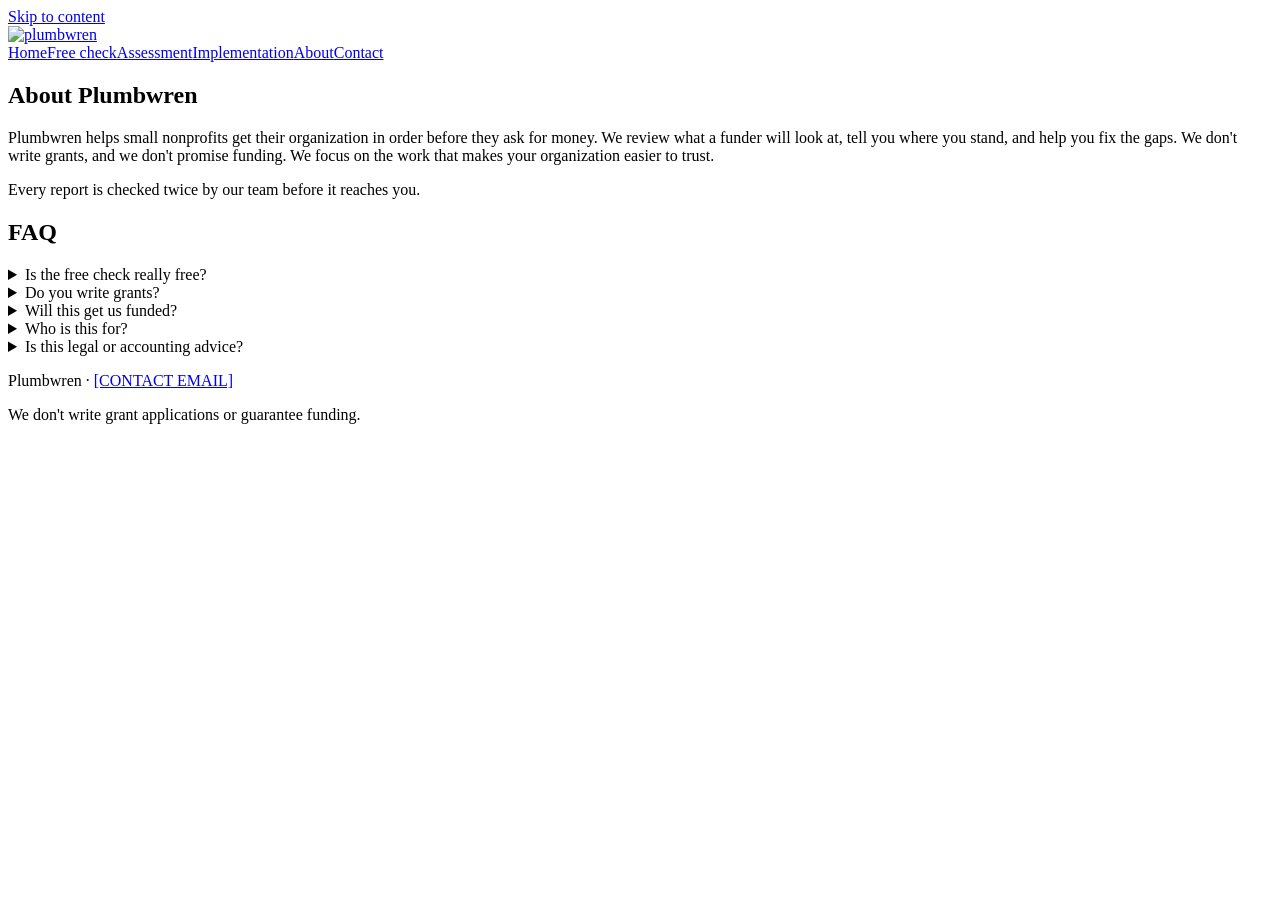
==== about.html @ 189215e1 "Add pages 1" ====
<!doctype html><html lang="en"><head><meta charset="utf-8"><meta name="viewport" content="width=device-width,initial-scale=1">
<title>About Plumbwren</title><meta name="description" content="Plumbwren helps small nonprofits get their organization in order before they ask for money.">
<link rel="icon" href="favicon.svg" type="image/svg+xml">
<link rel="stylesheet" href="style.css"></head><body>
<a class="skip" href="#main">Skip to content</a>
<header class="top"><div class="wrap bar"><a class="brand" href="index.html"><img src="logo-full.svg" alt="plumbwren" width="174" height="38"></a>
<nav aria-label="Main"><a href="index.html">Home</a><a href="check.html">Free check</a><a href="assessment.html">Assessment</a><a href="implementation.html">Implementation</a><a href="about.html" aria-current="page">About</a><a href="contact.html">Contact</a></nav></div></header>
<main id="main">
<section class="hero"><div class="wrap narrow"><h1>About Plumbwren</h1>
<p class="lead">Plumbwren helps small nonprofits get their organization in order before they ask for money. We review what a funder will look at, tell you where you stand, and help you fix the gaps. We don't write grants, and we don't promise funding. We focus on the work that makes your organization easier to trust.</p><p>Every report is checked twice by our team before it reaches you.</p></div></section>
<section class="alt" id="faq"><div class="wrap narrow"><h2>FAQ</h2>
<details><summary>Is the free check really free?</summary><p>Yes. You don't enter payment details.</p></details>
<details><summary>Do you write grants?</summary><p>No. We help you get ready to apply.</p></details>
<details><summary>Will this get us funded?</summary><p>We can't promise that. Funders decide. We help you fix what might stop them from saying yes.</p></details>
<details><summary>Who is this for?</summary><p>Small nonprofits, especially those with few or no paid staff.</p></details>
<details><summary>Is this legal or accounting advice?</summary><p>No. For legal or tax questions, talk to a licensed attorney or CPA.</p></details>
</div></section></main>
<footer class="foot"><div class="wrap"><p>Plumbwren · <a href="contact.html">[CONTACT EMAIL]</a></p><p>We don't write grant applications or guarantee funding.</p></div></footer>
</body></html>
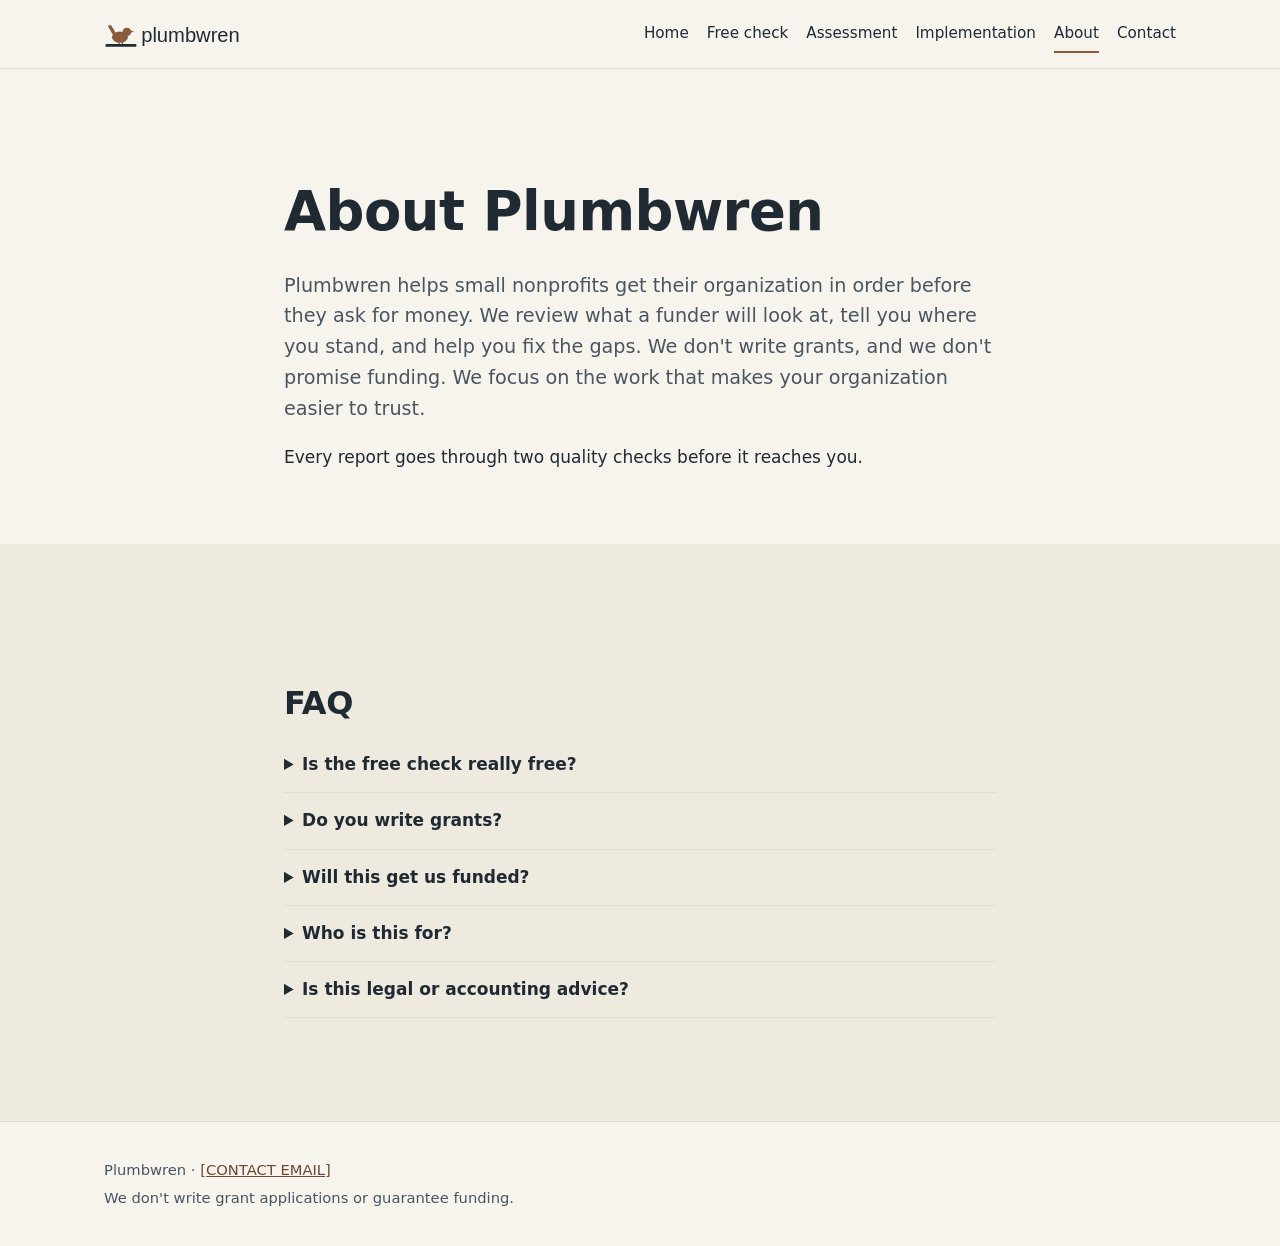
==== commit a544b04f: "Copy updates" ====
--- a/about.html
+++ b/about.html
@@ -7,7 +7,7 @@
 <nav aria-label="Main"><a href="index.html">Home</a><a href="check.html">Free check</a><a href="assessment.html">Assessment</a><a href="implementation.html">Implementation</a><a href="about.html" aria-current="page">About</a><a href="contact.html">Contact</a></nav></div></header>
 <main id="main">
 <section class="hero"><div class="wrap narrow"><h1>About Plumbwren</h1>
-<p class="lead">Plumbwren helps small nonprofits get their organization in order before they ask for money. We review what a funder will look at, tell you where you stand, and help you fix the gaps. We don't write grants, and we don't promise funding. We focus on the work that makes your organization easier to trust.</p><p>Every report is checked twice by our team before it reaches you.</p></div></section>
+<p class="lead">Plumbwren helps small nonprofits get their organization in order before they ask for money. We review what a funder will look at, tell you where you stand, and help you fix the gaps. We don't write grants, and we don't promise funding. We focus on the work that makes your organization easier to trust.</p><p>Every report goes through two quality checks before it reaches you.</p></div></section>
 <section class="alt" id="faq"><div class="wrap narrow"><h2>FAQ</h2>
 <details><summary>Is the free check really free?</summary><p>Yes. You don't enter payment details.</p></details>
 <details><summary>Do you write grants?</summary><p>No. We help you get ready to apply.</p></details>
--- a/style.css
+++ b/style.css
@@ -0,0 +1,32 @@
+:root{--ink:#1F2A33;--paper:#F7F4EE;--wren:#8A5A3B;--wren-d:#6F4730;--green:#4F7A5A;--line:#E2DCD1;--muted:#4A5560}
+*{box-sizing:border-box}html{-webkit-text-size-adjust:100%}
+body{margin:0;background:var(--paper);color:var(--ink);font:400 17px/1.6 Inter,"Source Sans 3",system-ui,-apple-system,"Segoe UI",Roboto,Arial,sans-serif}
+.wrap{max-width:1120px;margin:0 auto;padding-inline:24px}.narrow{max-width:760px}
+h1,h2,h3{font-weight:650;line-height:1.15;letter-spacing:-.01em;margin:0 0 .5em}
+h1{font-size:clamp(2.1rem,5vw,3.4rem);max-width:18ch}h2{font-size:clamp(1.5rem,3vw,2rem);margin-top:1.2em}h3{font-size:1.2rem}
+a{color:var(--wren-d)}a:focus-visible,button:focus-visible,input:focus-visible,select:focus-visible,textarea:focus-visible,summary:focus-visible{outline:3px solid var(--green);outline-offset:2px}
+.skip{position:absolute;left:-999px}.skip:focus{left:12px;top:12px;background:#fff;padding:8px;z-index:9}
+.top{border-bottom:1px solid var(--line);background:var(--paper);position:sticky;top:0;z-index:5}
+.bar{display:flex;align-items:center;justify-content:space-between;gap:16px;min-height:68px;flex-wrap:wrap}
+.brand img{display:block;height:34px;width:auto}
+nav{display:flex;gap:4px 18px;flex-wrap:wrap}nav a{color:var(--ink);text-decoration:none;font-size:.95rem;padding:6px 0}nav a[aria-current]{border-bottom:2px solid var(--wren)}
+section{padding-block:clamp(56px,8vw,104px)}section.hero{padding-block:clamp(56px,9vw,112px) clamp(32px,5vw,56px)}
+.alt{background:#EFEAE0}
+.lead{font-size:1.2rem;color:var(--muted);max-width:60ch}.small{font-size:.9rem;color:var(--muted)}
+.btn{display:inline-block;background:var(--wren);color:#fff;border:0;border-radius:6px;padding:14px 22px;font:600 1rem/1 inherit;text-decoration:none;cursor:pointer}.btn:hover{background:var(--wren-d)}
+.tiers{display:grid;grid-template-columns:repeat(auto-fit,minmax(260px,1fr));gap:20px;margin-top:24px}
+.card{background:#fff;border:1px solid var(--line);border-radius:10px;padding:28px;display:flex;flex-direction:column}.card p{flex:1}
+.price{font-weight:650;color:var(--wren-d);margin:0 0 6px;font-size:1.05rem}.price.big{font-size:1.3rem}
+.link{font-weight:600}
+.checks{list-style:none;padding:0}.checks li{position:relative;padding-left:30px;margin:.6em 0}
+.checks li::before{content:"";position:absolute;left:4px;top:.45em;width:7px;height:12px;border:solid var(--green);border-width:0 3px 3px 0;transform:rotate(45deg)}
+.steps li{margin:.6em 0}.note{margin-top:20px;color:var(--muted)}
+details{border-bottom:1px solid var(--line);padding:14px 0}summary{font-weight:600;cursor:pointer}
+.foot{border-top:1px solid var(--line);padding:32px 0;font-size:.92rem;color:var(--muted)}.foot p{margin:.3em 0}
+.grid{display:grid;grid-template-columns:repeat(auto-fit,minmax(240px,1fr));gap:4px 20px}
+.fld{display:block;font-weight:600;margin:14px 0}.fld input,.fld select,.fld textarea{display:block;width:100%;margin-top:6px;padding:12px;font:inherit;font-weight:400;border:1px solid #B9B1A4;border-radius:6px;background:#fff;color:var(--ink)}
+.q{border:1px solid var(--line);background:#fff;border-radius:10px;padding:16px 18px;margin:0 0 14px}.q legend{font-weight:600;padding:0 4px}.qn{color:var(--wren-d)}
+.opt{display:flex;gap:10px;align-items:flex-start;padding:8px 4px;cursor:pointer}.opt input{margin-top:5px;width:18px;height:18px;accent-color:var(--wren);flex:none}
+.q.bad{border-color:#B3261E}.err{color:#B3261E;font-weight:600}
+#result{margin-top:8px}.band{background:#fff;border:1px solid var(--line);border-left:6px solid var(--green);border-radius:10px;padding:24px}.score{font-size:1.1rem;color:var(--muted)}
+.gaps{padding-left:20px}.gaps li{margin:.8em 0}
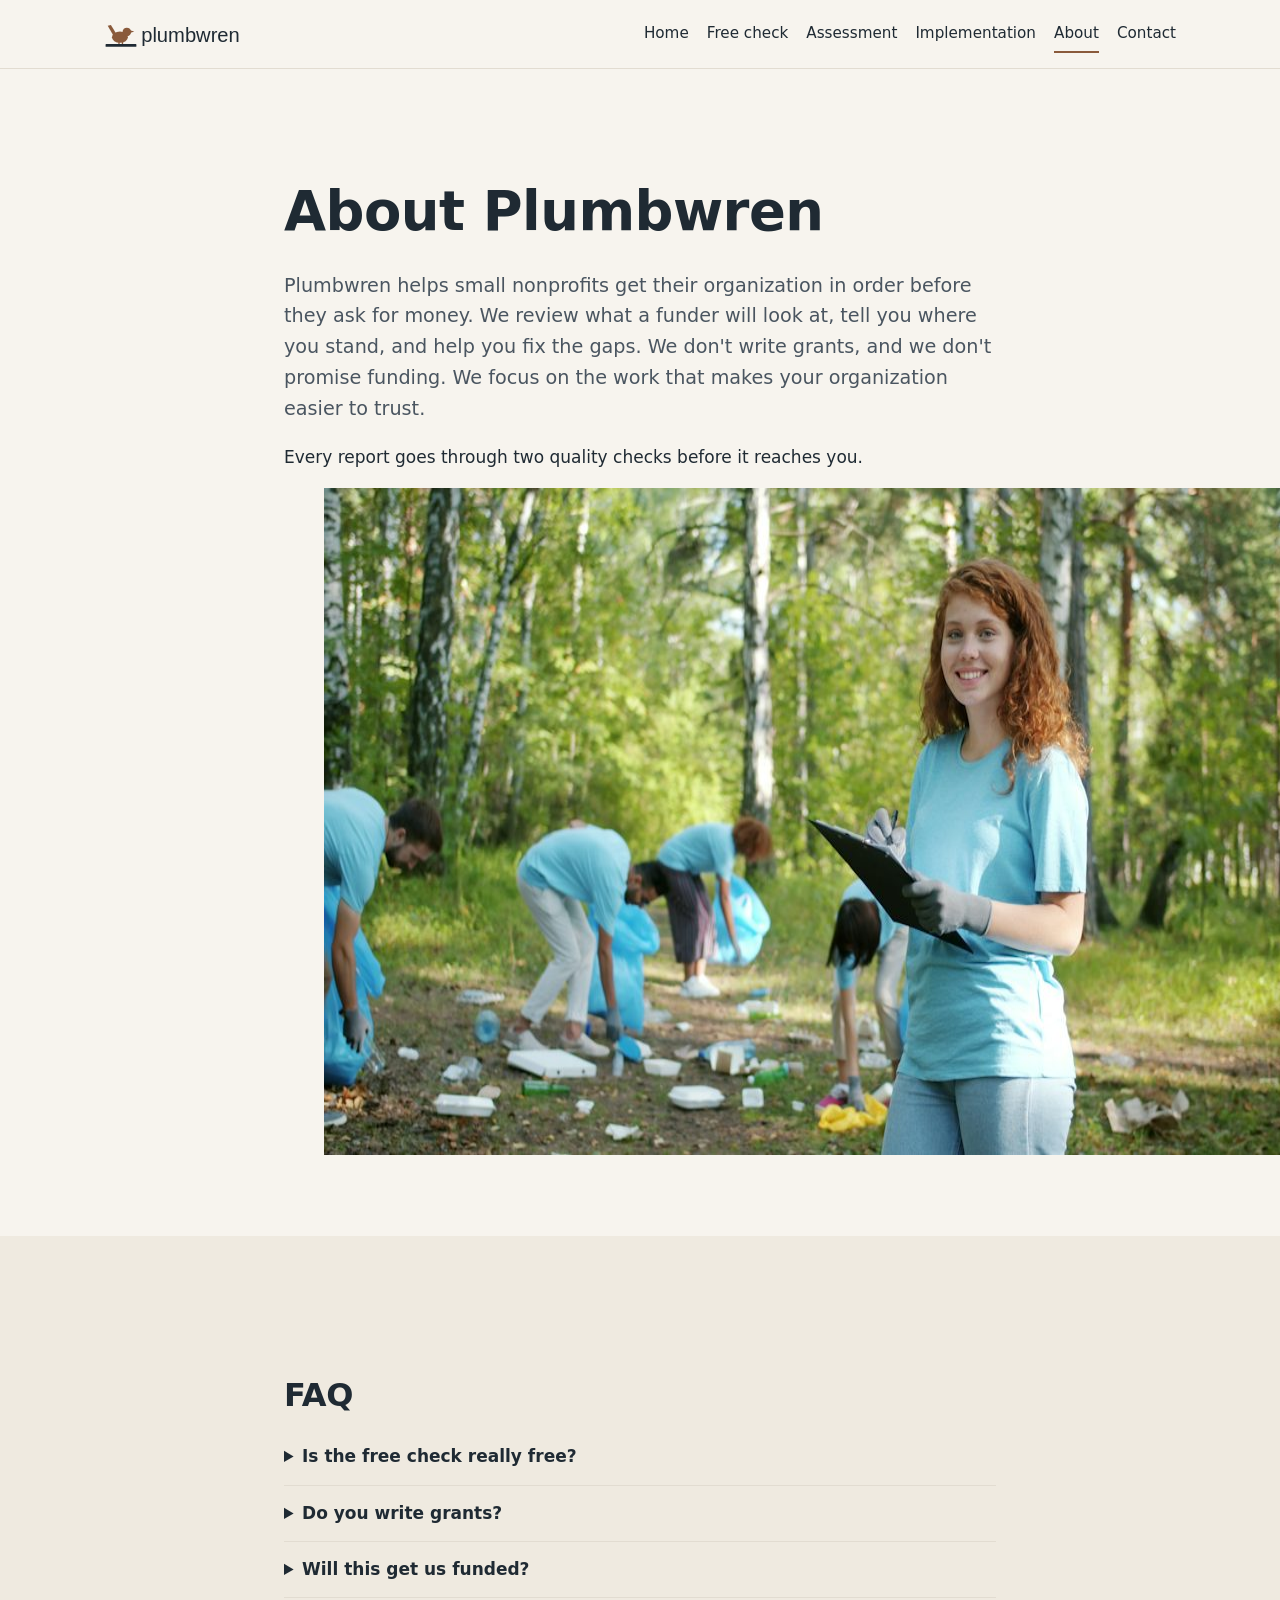
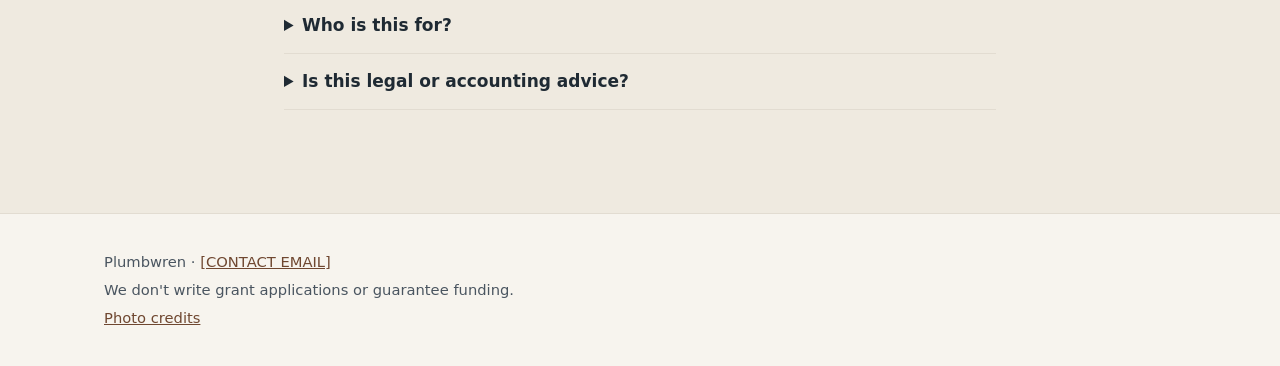
==== commit f77d5fb9: "v2 pages 1" ====
--- a/about.html
+++ b/about.html
@@ -1,13 +1,14 @@
 <!doctype html><html lang="en"><head><meta charset="utf-8"><meta name="viewport" content="width=device-width,initial-scale=1">
 <title>About Plumbwren</title><meta name="description" content="Plumbwren helps small nonprofits get their organization in order before they ask for money.">
-<link rel="icon" href="favicon.svg" type="image/svg+xml">
+<link rel="icon" href="favicon.svg" type="image/svg+xml"><link rel="icon" href="favicon-32.png" sizes="32x32"><link rel="apple-touch-icon" href="apple-touch-icon.png">
 <link rel="stylesheet" href="style.css"></head><body>
 <a class="skip" href="#main">Skip to content</a>
 <header class="top"><div class="wrap bar"><a class="brand" href="index.html"><img src="logo-full.svg" alt="plumbwren" width="174" height="38"></a>
 <nav aria-label="Main"><a href="index.html">Home</a><a href="check.html">Free check</a><a href="assessment.html">Assessment</a><a href="implementation.html">Implementation</a><a href="about.html" aria-current="page">About</a><a href="contact.html">Contact</a></nav></div></header>
 <main id="main">
 <section class="hero"><div class="wrap narrow"><h1>About Plumbwren</h1>
-<p class="lead">Plumbwren helps small nonprofits get their organization in order before they ask for money. We review what a funder will look at, tell you where you stand, and help you fix the gaps. We don't write grants, and we don't promise funding. We focus on the work that makes your organization easier to trust.</p><p>Every report goes through two quality checks before it reaches you.</p></div></section>
+<p class="lead">Plumbwren helps small nonprofits get their organization in order before they ask for money. We review what a funder will look at, tell you where you stand, and help you fix the gaps. We don't write grants, and we don't promise funding. We focus on the work that makes your organization easier to trust.</p><p>Every report goes through two quality checks before it reaches you.</p>
+<figure class="photo wide"><img src="img/community-cleanup.jpg" width="1000" height="667" loading="lazy" alt="A woman with a clipboard leading a group of volunteers at a park cleanup"></figure></div></section>
 <section class="alt" id="faq"><div class="wrap narrow"><h2>FAQ</h2>
 <details><summary>Is the free check really free?</summary><p>Yes. You don't enter payment details.</p></details>
 <details><summary>Do you write grants?</summary><p>No. We help you get ready to apply.</p></details>
@@ -15,5 +16,5 @@
 <details><summary>Who is this for?</summary><p>Small nonprofits, especially those with few or no paid staff.</p></details>
 <details><summary>Is this legal or accounting advice?</summary><p>No. For legal or tax questions, talk to a licensed attorney or CPA.</p></details>
 </div></section></main>
-<footer class="foot"><div class="wrap"><p>Plumbwren · <a href="contact.html">[CONTACT EMAIL]</a></p><p>We don't write grant applications or guarantee funding.</p></div></footer>
+<footer class="foot"><div class="wrap"><p>Plumbwren · <a href="contact.html">[CONTACT EMAIL]</a></p><p>We don't write grant applications or guarantee funding.</p><p><a href="credits.html">Photo credits</a></p></div></footer>
 </body></html>
